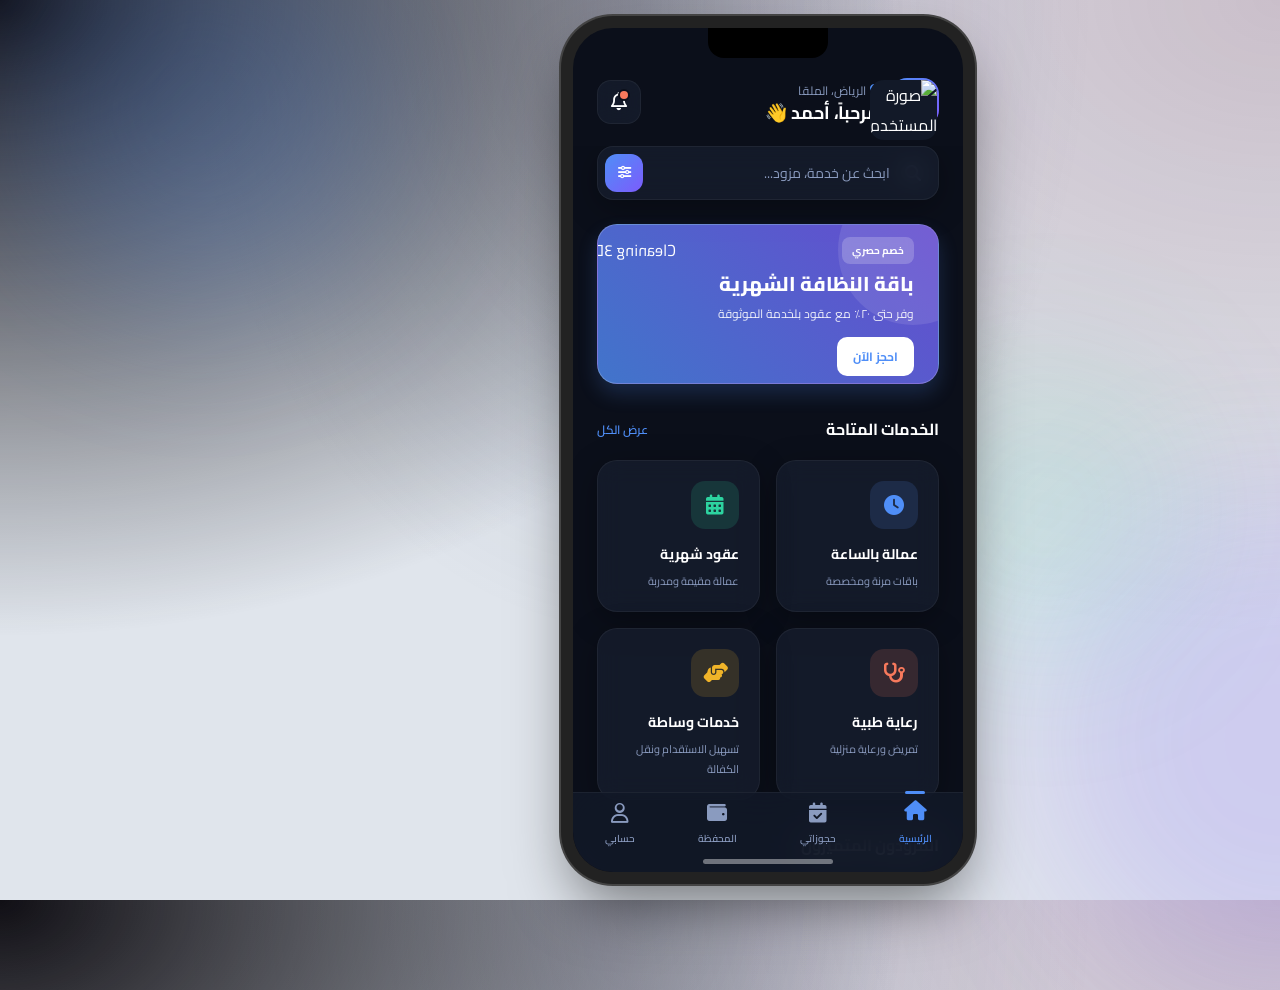
==== mobile_ui.html @ b84566e5 "init mobile ui" ====
<!DOCTYPE html>
<html lang="ar" dir="rtl">
<head>
    <meta charset="UTF-8">
    <meta name="viewport" content="width=device-width, initial-scale=1.0">
    <title>تطبيق بلخدمة - واجهة المستخدم</title>
    <!-- Google Fonts -->
    <link rel="preconnect" href="https://fonts.googleapis.com">
    <link rel="preconnect" href="https://fonts.gstatic.com" crossorigin>
    <link href="https://fonts.googleapis.com/css2?family=Cairo:wght@300;400;500;600;700;800&display=swap" rel="stylesheet">
    <!-- FontAwesome for Icons -->
    <link rel="stylesheet" href="https://cdnjs.cloudflare.com/ajax/libs/font-awesome/6.4.0/css/all.min.css">
    
    <style>
        :root {
            /* Colors */
            --bg-color: #0b0f1a;
            --surface-color: rgba(18, 25, 40, 0.6);
            --surface-color-solid: #121928;
            --primary-accent: #4f8ef7; /* Blue */
            --primary-gradient: linear-gradient(135deg, #4f8ef7, #7c5cfc);
            --secondary-accent: #2dd4a0; /* Teal */
            --coral-accent: #f7795c;
            --amber-accent: #f0b429;
            --text-primary: #ffffff;
            --text-secondary: #8a9bbf;
            --border-color: rgba(99, 120, 180, 0.18);
            --border-light: rgba(255, 255, 255, 0.08);
            
            /* Glassmorphism */
            --glass-bg: rgba(25, 33, 50, 0.65);
            --glass-border: 1px solid rgba(255, 255, 255, 0.05);
            --glass-blur: blur(12px);
            --glass-shadow: 0 8px 32px 0 rgba(0, 0, 0, 0.3);
            
            /* Typography */
            --font-family: 'Cairo', sans-serif;
        }

        * {
            margin: 0;
            padding: 0;
            box-sizing: border-box;
            font-family: var(--font-family);
        }

        body {
            background-color: #e0e5ec;
            background-image: 
                radial-gradient(at 0% 0%, hsla(253,16%,7%,1) 0, transparent 50%), 
                radial-gradient(at 50% 0%, hsla(225,39%,30%,0.2) 0, transparent 50%), 
                radial-gradient(at 100% 0%, hsla(339,49%,30%,0.2) 0, transparent 50%);
            display: flex;
            justify-content: center;
            align-items: center;
            min-height: 100vh;
            overflow: hidden;
            color: var(--text-primary);
        }

        /* Ambient Background blobs */
        .blob {
            position: absolute;
            border-radius: 50%;
            filter: blur(80px);
            z-index: -1;
            opacity: 0.6;
            animation: float 10s infinite ease-in-out alternate;
        }
        .blob-1 {
            top: -10%; left: -10%;
            width: 400px; height: 400px;
            background: rgba(79, 142, 247, 0.4);
        }
        .blob-2 {
            bottom: -10%; right: -10%;
            width: 500px; height: 500px;
            background: rgba(124, 92, 252, 0.3);
            animation-delay: -5s;
        }
        .blob-3 {
            top: 40%; left: 60%;
            width: 300px; height: 300px;
            background: rgba(45, 212, 160, 0.2);
            animation-duration: 15s;
        }

        @keyframes float {
            0% { transform: translate(0, 0) scale(1); }
            100% { transform: translate(30px, 50px) scale(1.1); }
        }

        /* Mobile Device Frame */
        .device {
            width: 390px;
            height: 844px; /* iPhone 13/14 Pro dimensions */
            background-color: var(--bg-color);
            border-radius: 40px;
            box-shadow: 
                0 0 0 12px #222,
                0 0 0 14px #444,
                0 30px 60px rgba(0,0,0,0.5);
            position: relative;
            overflow: hidden;
            display: flex;
            flex-direction: column;
            z-index: 10;
        }

        /* Dynamic Island / Notch area */
        .notch {
            position: absolute;
            top: 0;
            left: 50%;
            transform: translateX(-50%);
            width: 120px;
            height: 30px;
            background-color: #000;
            border-bottom-left-radius: 16px;
            border-bottom-right-radius: 16px;
            z-index: 100;
        }

        /* Header / App Bar */
        .header {
            padding: 50px 24px 20px;
            display: flex;
            justify-content: space-between;
            align-items: center;
            background: transparent;
            z-index: 20;
        }

        .user-info {
            display: flex;
            align-items: center;
            gap: 12px;
        }

        .avatar {
            width: 48px;
            height: 48px;
            border-radius: 16px;
            background: var(--primary-gradient);
            padding: 2px;
            position: relative;
        }
        
        .avatar img {
            width: 100%;
            height: 100%;
            border-radius: 14px;
            object-fit: cover;
            background: var(--surface-color-solid);
        }

        .greeting h1 {
            font-size: 18px;
            font-weight: 700;
            line-height: 1.2;
            margin-bottom: 2px;
        }

        .greeting p {
            font-size: 12px;
            color: var(--text-secondary);
            display: flex;
            align-items: center;
            gap: 4px;
        }

        .notification-btn {
            width: 44px;
            height: 44px;
            border-radius: 14px;
            background: var(--glass-bg);
            border: var(--glass-border);
            backdrop-filter: var(--glass-blur);
            display: flex;
            justify-content: center;
            align-items: center;
            font-size: 18px;
            color: var(--text-primary);
            position: relative;
            cursor: pointer;
            transition: all 0.3s ease;
        }

        .notification-btn:hover {
            background: rgba(255, 255, 255, 0.1);
        }

        .badge {
            position: absolute;
            top: 10px;
            right: 12px;
            width: 8px;
            height: 8px;
            background-color: var(--coral-accent);
            border-radius: 50%;
            box-shadow: 0 0 0 2px var(--bg-color);
        }

        /* Main Content Scrollable Area */
        .content {
            flex: 1;
            overflow-y: auto;
            padding: 0 24px 100px; /* bottom padding for nav */
            scrollbar-width: none; /* Firefox */
        }
        
        .content::-webkit-scrollbar {
            display: none; /* Chrome/Safari */
        }

        /* Search Bar */
        .search-container {
            margin-bottom: 24px;
            position: relative;
        }

        .search-input {
            width: 100%;
            height: 54px;
            background: var(--glass-bg);
            border: var(--glass-border);
            backdrop-filter: var(--glass-blur);
            border-radius: 16px;
            padding: 0 48px 0 20px;
            color: var(--text-primary);
            font-size: 14px;
            outline: none;
            transition: all 0.3s ease;
            box-shadow: var(--glass-shadow);
        }

        .search-input:focus {
            border-color: var(--primary-accent);
            background: rgba(25, 33, 50, 0.8);
        }

        .search-input::placeholder {
            color: var(--text-secondary);
        }

        .search-icon {
            position: absolute;
            right: 18px;
            top: 50%;
            transform: translateY(-50%);
            color: var(--text-secondary);
            font-size: 16px;
        }

        .filter-btn {
            position: absolute;
            left: 8px;
            top: 50%;
            transform: translateY(-50%);
            width: 38px;
            height: 38px;
            background: var(--primary-gradient);
            border-radius: 12px;
            display: flex;
            justify-content: center;
            align-items: center;
            border: none;
            color: white;
            cursor: pointer;
        }

        /* Banner Carousel */
        .promo-banner {
            width: 100%;
            height: 160px;
            border-radius: 20px;
            background: linear-gradient(45deg, rgba(79, 142, 247, 0.8), rgba(124, 92, 252, 0.8));
            position: relative;
            overflow: hidden;
            margin-bottom: 30px;
            box-shadow: 0 10px 20px rgba(79, 142, 247, 0.2);
            display: flex;
            align-items: center;
            padding: 24px;
            border: 1px solid rgba(255,255,255,0.2);
        }

        .promo-banner::before {
            content: '';
            position: absolute;
            top: -50px;
            right: -50px;
            width: 150px;
            height: 150px;
            background: rgba(255,255,255,0.1);
            border-radius: 50%;
        }

        .promo-content {
            z-index: 2;
        }

        .promo-tag {
            background: rgba(255,255,255,0.2);
            backdrop-filter: blur(5px);
            padding: 4px 10px;
            border-radius: 8px;
            font-size: 10px;
            font-weight: 700;
            display: inline-block;
            margin-bottom: 8px;
        }

        .promo-content h2 {
            font-size: 20px;
            font-weight: 800;
            margin-bottom: 6px;
            line-height: 1.2;
        }

        .promo-content p {
            font-size: 12px;
            opacity: 0.9;
            margin-bottom: 12px;
        }

        .promo-btn {
            background: #fff;
            color: #4f8ef7;
            border: none;
            padding: 8px 16px;
            border-radius: 10px;
            font-size: 12px;
            font-weight: 700;
            cursor: pointer;
        }

        /* Services Grid */
        .section-title {
            display: flex;
            justify-content: space-between;
            align-items: center;
            margin-bottom: 16px;
        }

        .section-title h3 {
            font-size: 16px;
            font-weight: 700;
        }

        .section-title a {
            font-size: 12px;
            color: var(--primary-accent);
            text-decoration: none;
            font-weight: 600;
        }

        .services-grid {
            display: grid;
            grid-template-columns: repeat(2, 1fr);
            gap: 16px;
            margin-bottom: 30px;
        }

        .service-card {
            background: var(--glass-bg);
            border: var(--glass-border);
            backdrop-filter: var(--glass-blur);
            border-radius: 20px;
            padding: 20px;
            display: flex;
            flex-direction: column;
            align-items: flex-start;
            gap: 12px;
            transition: all 0.3s ease;
            position: relative;
            overflow: hidden;
            box-shadow: var(--glass-shadow);
            cursor: pointer;
        }

        .service-card::after {
            content: '';
            position: absolute;
            top: 0; left: 0; right: 0; bottom: 0;
            background: linear-gradient(135deg, rgba(255,255,255,0.1) 0%, transparent 100%);
            opacity: 0;
            transition: opacity 0.3s;
        }

        .service-card:hover {
            transform: translateY(-5px);
        }

        .service-card:hover::after {
            opacity: 1;
        }

        .icon-wrapper {
            width: 48px;
            height: 48px;
            border-radius: 14px;
            display: flex;
            justify-content: center;
            align-items: center;
            font-size: 20px;
        }

        .hourly-icon { background: rgba(79, 142, 247, 0.15); color: var(--primary-accent); }
        .monthly-icon { background: rgba(45, 212, 160, 0.15); color: var(--secondary-accent); }
        .medical-icon { background: rgba(247, 121, 92, 0.15); color: var(--coral-accent); }
        .mediation-icon { background: rgba(240, 180, 41, 0.15); color: var(--amber-accent); }

        .service-info h4 {
            font-size: 14px;
            font-weight: 700;
            margin-bottom: 4px;
        }

        .service-info p {
            font-size: 11px;
            color: var(--text-secondary);
        }

        /* Top Providers */
        .providers-list {
            display: flex;
            flex-direction: column;
            gap: 12px;
        }

        .provider-card {
            background: var(--glass-bg);
            border: var(--glass-border);
            backdrop-filter: var(--glass-blur);
            border-radius: 16px;
            padding: 12px;
            display: flex;
            align-items: center;
            gap: 16px;
            transition: transform 0.2s;
        }

        .provider-card:hover {
            transform: translateX(-5px);
            background: rgba(25, 33, 50, 0.8);
        }

        .provider-logo {
            width: 54px;
            height: 54px;
            border-radius: 12px;
            background: #2a344a;
            display: flex;
            justify-content: center;
            align-items: center;
            font-size: 20px;
            color: var(--primary-accent);
        }

        .provider-details {
            flex: 1;
        }

        .provider-details h5 {
            font-size: 14px;
            font-weight: 700;
            margin-bottom: 4px;
        }

        .provider-rating {
            display: flex;
            align-items: center;
            gap: 4px;
            font-size: 11px;
            color: var(--text-secondary);
        }

        .provider-rating i {
            color: var(--amber-accent);
        }

        .book-btn {
            background: rgba(79, 142, 247, 0.1);
            color: var(--primary-accent);
            border: 1px solid rgba(79, 142, 247, 0.3);
            padding: 6px 12px;
            border-radius: 8px;
            font-size: 11px;
            font-weight: 700;
            cursor: pointer;
            transition: all 0.2s;
        }

        .book-btn:hover {
            background: var(--primary-accent);
            color: white;
        }

        /* Bottom Navigation */
        .bottom-nav {
            position: absolute;
            bottom: 0;
            left: 0;
            width: 100%;
            height: 80px;
            background: rgba(18, 25, 40, 0.85);
            backdrop-filter: blur(20px);
            border-top: 1px solid rgba(255,255,255,0.05);
            display: flex;
            justify-content: space-around;
            align-items: center;
            padding-bottom: 15px; /* for home indicator */
            z-index: 100;
        }

        .nav-item {
            display: flex;
            flex-direction: column;
            align-items: center;
            gap: 6px;
            color: var(--text-secondary);
            text-decoration: none;
            transition: color 0.3s;
            position: relative;
        }

        .nav-item.active {
            color: var(--primary-accent);
        }

        .nav-item i {
            font-size: 20px;
            transition: transform 0.3s;
        }

        .nav-item.active i {
            transform: translateY(-2px);
        }

        .nav-item span {
            font-size: 10px;
            font-weight: 600;
        }

        .nav-indicator {
            position: absolute;
            top: -12px;
            width: 20px;
            height: 3px;
            background: var(--primary-accent);
            border-radius: 3px;
            opacity: 0;
            transition: opacity 0.3s;
        }

        .nav-item.active .nav-indicator {
            opacity: 1;
        }

        /* Home Indicator (iOS) */
        .home-indicator {
            position: absolute;
            bottom: 8px;
            left: 50%;
            transform: translateX(-50%);
            width: 130px;
            height: 5px;
            background: rgba(255, 255, 255, 0.4);
            border-radius: 10px;
            z-index: 101;
        }

        /* Animations */
        @keyframes fadeInUp {
            from { opacity: 0; transform: translateY(20px); }
            to { opacity: 1; transform: translateY(0); }
        }

        .animate-up {
            animation: fadeInUp 0.6s ease forwards;
            opacity: 0;
        }
        
        .delay-1 { animation-delay: 0.1s; }
        .delay-2 { animation-delay: 0.2s; }
        .delay-3 { animation-delay: 0.3s; }
        .delay-4 { animation-delay: 0.4s; }
    </style>
</head>
<body>

    <!-- Ambient Background -->
    <div class="blob blob-1"></div>
    <div class="blob blob-2"></div>
    <div class="blob blob-3"></div>

    <div class="device">
        <div class="notch"></div>

        <!-- Header -->
        <header class="header animate-up">
            <div class="user-info">
                <div class="avatar">
                    <img src="https://i.pravatar.cc/150?img=32" alt="صورة المستخدم">
                </div>
                <div class="greeting">
                    <p><i class="fa-solid fa-location-dot" style="color: var(--primary-accent);"></i> الرياض، الملقا</p>
                    <h1>مرحباً، أحمد 👋</h1>
                </div>
            </div>
            <div class="notification-btn">
                <i class="fa-regular fa-bell"></i>
                <div class="badge"></div>
            </div>
        </header>

        <!-- Main Content -->
        <main class="content">
            
            <!-- Search -->
            <div class="search-container animate-up delay-1">
                <i class="fa-solid fa-search search-icon"></i>
                <input type="text" class="search-input" placeholder="ابحث عن خدمة، مزود...">
                <button class="filter-btn">
                    <i class="fa-solid fa-sliders"></i>
                </button>
            </div>

            <!-- Promo Banner -->
            <div class="promo-banner animate-up delay-2">
                <div class="promo-content">
                    <div class="promo-tag">خصم حصري</div>
                    <h2>باقة النظافة الشهرية</h2>
                    <p>وفر حتى ٢٠٪ مع عقود بلخدمة الموثوقة</p>
                    <button class="promo-btn">احجز الآن</button>
                </div>
                <img src="https://cdn3d.iconscout.com/3d/premium/thumb/cleaning-spray-4993172-4161730.png" alt="Cleaning 3D" style="position:absolute; left:-20px; top:10px; width:140px; transform: scaleX(-1);">
            </div>

            <!-- Services Grid -->
            <div class="animate-up delay-3">
                <div class="section-title">
                    <h3>الخدمات المتاحة</h3>
                    <a href="#">عرض الكل</a>
                </div>
                <div class="services-grid">
                    <div class="service-card">
                        <div class="icon-wrapper hourly-icon">
                            <i class="fa-solid fa-clock"></i>
                        </div>
                        <div class="service-info">
                            <h4>عمالة بالساعة</h4>
                            <p>باقات مرنة ومخصصة</p>
                        </div>
                    </div>
                    
                    <div class="service-card">
                        <div class="icon-wrapper monthly-icon">
                            <i class="fa-solid fa-calendar-days"></i>
                        </div>
                        <div class="service-info">
                            <h4>عقود شهرية</h4>
                            <p>عمالة مقيمة ومدربة</p>
                        </div>
                    </div>

                    <div class="service-card">
                        <div class="icon-wrapper medical-icon">
                            <i class="fa-solid fa-stethoscope"></i>
                        </div>
                        <div class="service-info">
                            <h4>رعاية طبية</h4>
                            <p>تمريض ورعاية منزلية</p>
                        </div>
                    </div>

                    <div class="service-card">
                        <div class="icon-wrapper mediation-icon">
                            <i class="fa-solid fa-handshake-angle"></i>
                        </div>
                        <div class="service-info">
                            <h4>خدمات وساطة</h4>
                            <p>تسهيل الاستقدام ونقل الكفالة</p>
                        </div>
                    </div>
                </div>
            </div>

            <!-- Top Providers -->
            <div class="animate-up delay-4">
                <div class="section-title">
                    <h3>المزودون المتميزون</h3>
                </div>
                <div class="providers-list">
                    <div class="provider-card">
                        <div class="provider-logo">
                            <i class="fa-solid fa-building-user"></i>
                        </div>
                        <div class="provider-details">
                            <h5>شركة بلخدمة الأولى</h5>
                            <div class="provider-rating">
                                <i class="fa-solid fa-star"></i>
                                <span>4.9 (1.2k تقييم)</span>
                            </div>
                        </div>
                        <button class="book-btn">عرض</button>
                    </div>

                    <div class="provider-card">
                        <div class="provider-logo" style="color: var(--secondary-accent);">
                            <i class="fa-solid fa-leaf"></i>
                        </div>
                        <div class="provider-details">
                            <h5>الرعاية المتقدمة</h5>
                            <div class="provider-rating">
                                <i class="fa-solid fa-star"></i>
                                <span>4.8 (850 تقييم)</span>
                            </div>
                        </div>
                        <button class="book-btn">عرض</button>
                    </div>
                </div>
            </div>

        </main>

        <!-- Bottom Navigation -->
        <nav class="bottom-nav">
            <a href="#" class="nav-item active">
                <div class="nav-indicator"></div>
                <i class="fa-solid fa-house"></i>
                <span>الرئيسية</span>
            </a>
            <a href="#" class="nav-item">
                <div class="nav-indicator"></div>
                <i class="fa-solid fa-calendar-check"></i>
                <span>حجوزاتي</span>
            </a>
            <a href="#" class="nav-item">
                <div class="nav-indicator"></div>
                <i class="fa-solid fa-wallet"></i>
                <span>المحفظة</span>
            </a>
            <a href="#" class="nav-item">
                <div class="nav-indicator"></div>
                <i class="fa-regular fa-user"></i>
                <span>حسابي</span>
            </a>
        </nav>
        
        <div class="home-indicator"></div>
    </div>

    <script>
        // Simple script to handle bottom nav interaction
        const navItems = document.querySelectorAll('.nav-item');
        
        navItems.forEach(item => {
            item.addEventListener('click', (e) => {
                e.preventDefault();
                navItems.forEach(nav => nav.classList.remove('active'));
                item.classList.add('active');
            });
        });
    </script>
</body>
</html>
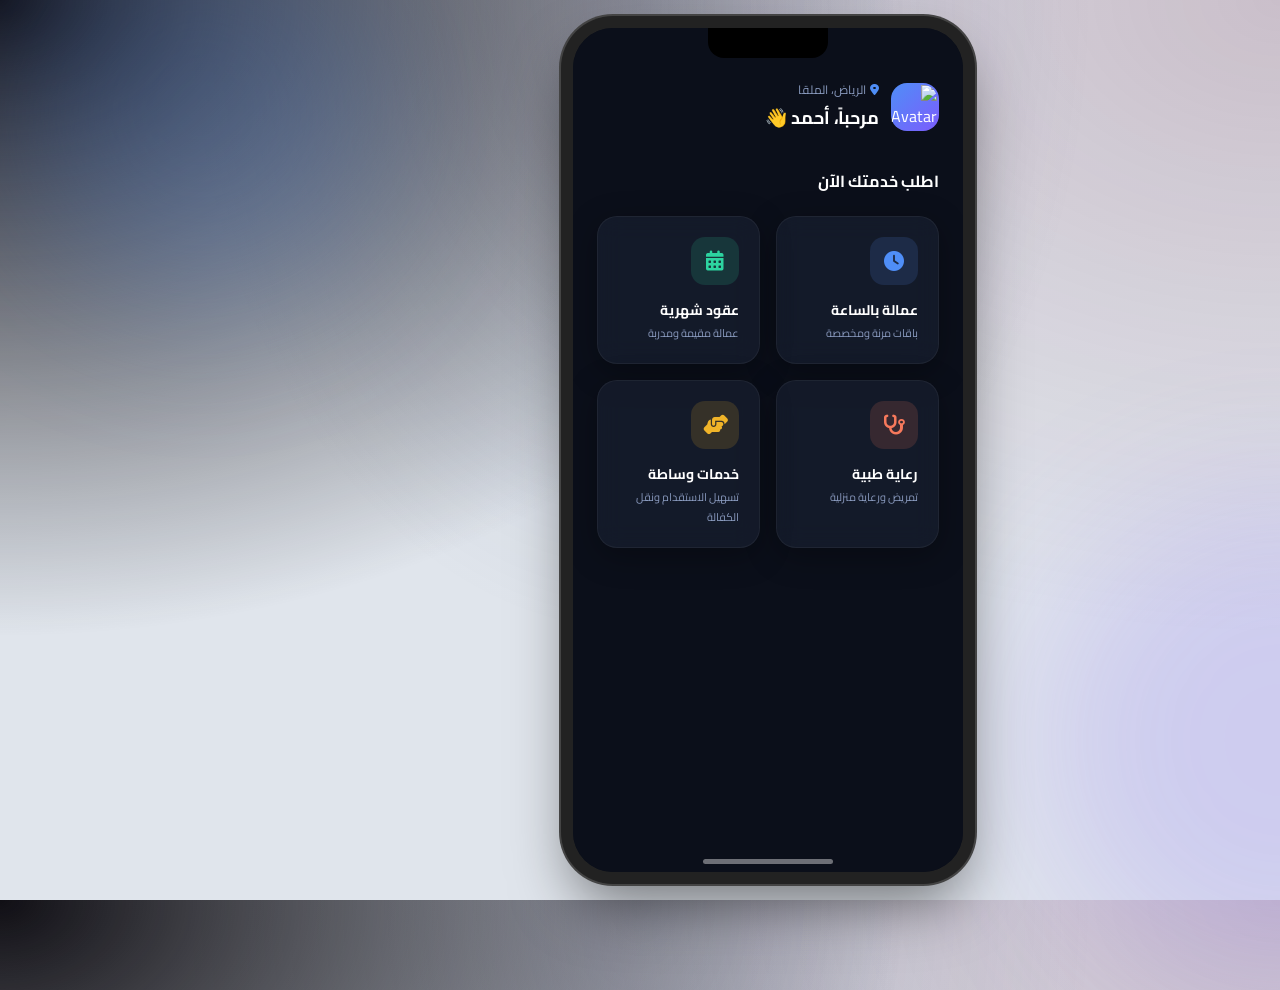
==== commit 1659fd1d: "complete hourly cycle" ====
--- a/mobile_ui.html
+++ b/mobile_ui.html
@@ -3,7 +3,7 @@
 <head>
     <meta charset="UTF-8">
     <meta name="viewport" content="width=device-width, initial-scale=1.0">
-    <title>تطبيق بلخدمة - واجهة المستخدم</title>
+    <title>تطبيق بلخدمة - الحجز بالساعة</title>
     <!-- Google Fonts -->
     <link rel="preconnect" href="https://fonts.googleapis.com">
     <link rel="preconnect" href="https://fonts.gstatic.com" crossorigin>
@@ -13,7 +13,6 @@
     
     <style>
         :root {
-            /* Colors */
             --bg-color: #0b0f1a;
             --surface-color: rgba(18, 25, 40, 0.6);
             --surface-color-solid: #121928;
@@ -27,13 +26,11 @@
             --border-color: rgba(99, 120, 180, 0.18);
             --border-light: rgba(255, 255, 255, 0.08);
             
-            /* Glassmorphism */
             --glass-bg: rgba(25, 33, 50, 0.65);
             --glass-border: 1px solid rgba(255, 255, 255, 0.05);
             --glass-blur: blur(12px);
             --glass-shadow: 0 8px 32px 0 rgba(0, 0, 0, 0.3);
             
-            /* Typography */
             --font-family: 'Cairo', sans-serif;
         }
 
@@ -42,6 +39,7 @@
             padding: 0;
             box-sizing: border-box;
             font-family: var(--font-family);
+            -webkit-tap-highlight-color: transparent;
         }
 
         body {
@@ -67,47 +65,22 @@
             opacity: 0.6;
             animation: float 10s infinite ease-in-out alternate;
         }
-        .blob-1 {
-            top: -10%; left: -10%;
-            width: 400px; height: 400px;
-            background: rgba(79, 142, 247, 0.4);
-        }
-        .blob-2 {
-            bottom: -10%; right: -10%;
-            width: 500px; height: 500px;
-            background: rgba(124, 92, 252, 0.3);
-            animation-delay: -5s;
-        }
-        .blob-3 {
-            top: 40%; left: 60%;
-            width: 300px; height: 300px;
-            background: rgba(45, 212, 160, 0.2);
-            animation-duration: 15s;
-        }
-
-        @keyframes float {
-            0% { transform: translate(0, 0) scale(1); }
-            100% { transform: translate(30px, 50px) scale(1.1); }
-        }
+        .blob-1 { top: -10%; left: -10%; width: 400px; height: 400px; background: rgba(79, 142, 247, 0.4); }
+        .blob-2 { bottom: -10%; right: -10%; width: 500px; height: 500px; background: rgba(124, 92, 252, 0.3); animation-delay: -5s; }
+        @keyframes float { 0% { transform: translate(0, 0) scale(1); } 100% { transform: translate(30px, 50px) scale(1.1); } }
 
         /* Mobile Device Frame */
         .device {
             width: 390px;
-            height: 844px; /* iPhone 13/14 Pro dimensions */
+            height: 844px;
             background-color: var(--bg-color);
             border-radius: 40px;
-            box-shadow: 
-                0 0 0 12px #222,
-                0 0 0 14px #444,
-                0 30px 60px rgba(0,0,0,0.5);
+            box-shadow: 0 0 0 12px #222, 0 0 0 14px #444, 0 30px 60px rgba(0,0,0,0.5);
             position: relative;
             overflow: hidden;
-            display: flex;
-            flex-direction: column;
             z-index: 10;
         }
 
-        /* Dynamic Island / Notch area */
         .notch {
             position: absolute;
             top: 0;
@@ -118,447 +91,9 @@
             background-color: #000;
             border-bottom-left-radius: 16px;
             border-bottom-right-radius: 16px;
-            z-index: 100;
-        }
-
-        /* Header / App Bar */
-        .header {
-            padding: 50px 24px 20px;
-            display: flex;
-            justify-content: space-between;
-            align-items: center;
-            background: transparent;
-            z-index: 20;
-        }
-
-        .user-info {
-            display: flex;
-            align-items: center;
-            gap: 12px;
-        }
-
-        .avatar {
-            width: 48px;
-            height: 48px;
-            border-radius: 16px;
-            background: var(--primary-gradient);
-            padding: 2px;
-            position: relative;
-        }
-        
-        .avatar img {
-            width: 100%;
-            height: 100%;
-            border-radius: 14px;
-            object-fit: cover;
-            background: var(--surface-color-solid);
-        }
-
-        .greeting h1 {
-            font-size: 18px;
-            font-weight: 700;
-            line-height: 1.2;
-            margin-bottom: 2px;
-        }
-
-        .greeting p {
-            font-size: 12px;
-            color: var(--text-secondary);
-            display: flex;
-            align-items: center;
-            gap: 4px;
-        }
-
-        .notification-btn {
-            width: 44px;
-            height: 44px;
-            border-radius: 14px;
-            background: var(--glass-bg);
-            border: var(--glass-border);
-            backdrop-filter: var(--glass-blur);
-            display: flex;
-            justify-content: center;
-            align-items: center;
-            font-size: 18px;
-            color: var(--text-primary);
-            position: relative;
-            cursor: pointer;
-            transition: all 0.3s ease;
-        }
-
-        .notification-btn:hover {
-            background: rgba(255, 255, 255, 0.1);
-        }
-
-        .badge {
-            position: absolute;
-            top: 10px;
-            right: 12px;
-            width: 8px;
-            height: 8px;
-            background-color: var(--coral-accent);
-            border-radius: 50%;
-            box-shadow: 0 0 0 2px var(--bg-color);
-        }
-
-        /* Main Content Scrollable Area */
-        .content {
-            flex: 1;
-            overflow-y: auto;
-            padding: 0 24px 100px; /* bottom padding for nav */
-            scrollbar-width: none; /* Firefox */
-        }
-        
-        .content::-webkit-scrollbar {
-            display: none; /* Chrome/Safari */
-        }
-
-        /* Search Bar */
-        .search-container {
-            margin-bottom: 24px;
-            position: relative;
-        }
-
-        .search-input {
-            width: 100%;
-            height: 54px;
-            background: var(--glass-bg);
-            border: var(--glass-border);
-            backdrop-filter: var(--glass-blur);
-            border-radius: 16px;
-            padding: 0 48px 0 20px;
-            color: var(--text-primary);
-            font-size: 14px;
-            outline: none;
-            transition: all 0.3s ease;
-            box-shadow: var(--glass-shadow);
-        }
-
-        .search-input:focus {
-            border-color: var(--primary-accent);
-            background: rgba(25, 33, 50, 0.8);
-        }
-
-        .search-input::placeholder {
-            color: var(--text-secondary);
-        }
-
-        .search-icon {
-            position: absolute;
-            right: 18px;
-            top: 50%;
-            transform: translateY(-50%);
-            color: var(--text-secondary);
-            font-size: 16px;
-        }
-
-        .filter-btn {
-            position: absolute;
-            left: 8px;
-            top: 50%;
-            transform: translateY(-50%);
-            width: 38px;
-            height: 38px;
-            background: var(--primary-gradient);
-            border-radius: 12px;
-            display: flex;
-            justify-content: center;
-            align-items: center;
-            border: none;
-            color: white;
-            cursor: pointer;
-        }
-
-        /* Banner Carousel */
-        .promo-banner {
-            width: 100%;
-            height: 160px;
-            border-radius: 20px;
-            background: linear-gradient(45deg, rgba(79, 142, 247, 0.8), rgba(124, 92, 252, 0.8));
-            position: relative;
-            overflow: hidden;
-            margin-bottom: 30px;
-            box-shadow: 0 10px 20px rgba(79, 142, 247, 0.2);
-            display: flex;
-            align-items: center;
-            padding: 24px;
-            border: 1px solid rgba(255,255,255,0.2);
-        }
-
-        .promo-banner::before {
-            content: '';
-            position: absolute;
-            top: -50px;
-            right: -50px;
-            width: 150px;
-            height: 150px;
-            background: rgba(255,255,255,0.1);
-            border-radius: 50%;
-        }
-
-        .promo-content {
-            z-index: 2;
-        }
-
-        .promo-tag {
-            background: rgba(255,255,255,0.2);
-            backdrop-filter: blur(5px);
-            padding: 4px 10px;
-            border-radius: 8px;
-            font-size: 10px;
-            font-weight: 700;
-            display: inline-block;
-            margin-bottom: 8px;
-        }
-
-        .promo-content h2 {
-            font-size: 20px;
-            font-weight: 800;
-            margin-bottom: 6px;
-            line-height: 1.2;
-        }
-
-        .promo-content p {
-            font-size: 12px;
-            opacity: 0.9;
-            margin-bottom: 12px;
-        }
-
-        .promo-btn {
-            background: #fff;
-            color: #4f8ef7;
-            border: none;
-            padding: 8px 16px;
-            border-radius: 10px;
-            font-size: 12px;
-            font-weight: 700;
-            cursor: pointer;
-        }
-
-        /* Services Grid */
-        .section-title {
-            display: flex;
-            justify-content: space-between;
-            align-items: center;
-            margin-bottom: 16px;
-        }
-
-        .section-title h3 {
-            font-size: 16px;
-            font-weight: 700;
-        }
-
-        .section-title a {
-            font-size: 12px;
-            color: var(--primary-accent);
-            text-decoration: none;
-            font-weight: 600;
-        }
-
-        .services-grid {
-            display: grid;
-            grid-template-columns: repeat(2, 1fr);
-            gap: 16px;
-            margin-bottom: 30px;
-        }
-
-        .service-card {
-            background: var(--glass-bg);
-            border: var(--glass-border);
-            backdrop-filter: var(--glass-blur);
-            border-radius: 20px;
-            padding: 20px;
-            display: flex;
-            flex-direction: column;
-            align-items: flex-start;
-            gap: 12px;
-            transition: all 0.3s ease;
-            position: relative;
-            overflow: hidden;
-            box-shadow: var(--glass-shadow);
-            cursor: pointer;
-        }
-
-        .service-card::after {
-            content: '';
-            position: absolute;
-            top: 0; left: 0; right: 0; bottom: 0;
-            background: linear-gradient(135deg, rgba(255,255,255,0.1) 0%, transparent 100%);
-            opacity: 0;
-            transition: opacity 0.3s;
-        }
-
-        .service-card:hover {
-            transform: translateY(-5px);
-        }
-
-        .service-card:hover::after {
-            opacity: 1;
-        }
-
-        .icon-wrapper {
-            width: 48px;
-            height: 48px;
-            border-radius: 14px;
-            display: flex;
-            justify-content: center;
-            align-items: center;
-            font-size: 20px;
-        }
-
-        .hourly-icon { background: rgba(79, 142, 247, 0.15); color: var(--primary-accent); }
-        .monthly-icon { background: rgba(45, 212, 160, 0.15); color: var(--secondary-accent); }
-        .medical-icon { background: rgba(247, 121, 92, 0.15); color: var(--coral-accent); }
-        .mediation-icon { background: rgba(240, 180, 41, 0.15); color: var(--amber-accent); }
-
-        .service-info h4 {
-            font-size: 14px;
-            font-weight: 700;
-            margin-bottom: 4px;
-        }
-
-        .service-info p {
-            font-size: 11px;
-            color: var(--text-secondary);
-        }
-
-        /* Top Providers */
-        .providers-list {
-            display: flex;
-            flex-direction: column;
-            gap: 12px;
-        }
-
-        .provider-card {
-            background: var(--glass-bg);
-            border: var(--glass-border);
-            backdrop-filter: var(--glass-blur);
-            border-radius: 16px;
-            padding: 12px;
-            display: flex;
-            align-items: center;
-            gap: 16px;
-            transition: transform 0.2s;
-        }
-
-        .provider-card:hover {
-            transform: translateX(-5px);
-            background: rgba(25, 33, 50, 0.8);
-        }
-
-        .provider-logo {
-            width: 54px;
-            height: 54px;
-            border-radius: 12px;
-            background: #2a344a;
-            display: flex;
-            justify-content: center;
-            align-items: center;
-            font-size: 20px;
-            color: var(--primary-accent);
-        }
-
-        .provider-details {
-            flex: 1;
-        }
-
-        .provider-details h5 {
-            font-size: 14px;
-            font-weight: 700;
-            margin-bottom: 4px;
-        }
-
-        .provider-rating {
-            display: flex;
-            align-items: center;
-            gap: 4px;
-            font-size: 11px;
-            color: var(--text-secondary);
-        }
-
-        .provider-rating i {
-            color: var(--amber-accent);
-        }
-
-        .book-btn {
-            background: rgba(79, 142, 247, 0.1);
-            color: var(--primary-accent);
-            border: 1px solid rgba(79, 142, 247, 0.3);
-            padding: 6px 12px;
-            border-radius: 8px;
-            font-size: 11px;
-            font-weight: 700;
-            cursor: pointer;
-            transition: all 0.2s;
-        }
-
-        .book-btn:hover {
-            background: var(--primary-accent);
-            color: white;
-        }
-
-        /* Bottom Navigation */
-        .bottom-nav {
-            position: absolute;
-            bottom: 0;
-            left: 0;
-            width: 100%;
-            height: 80px;
-            background: rgba(18, 25, 40, 0.85);
-            backdrop-filter: blur(20px);
-            border-top: 1px solid rgba(255,255,255,0.05);
-            display: flex;
-            justify-content: space-around;
-            align-items: center;
-            padding-bottom: 15px; /* for home indicator */
-            z-index: 100;
-        }
-
-        .nav-item {
-            display: flex;
-            flex-direction: column;
-            align-items: center;
-            gap: 6px;
-            color: var(--text-secondary);
-            text-decoration: none;
-            transition: color 0.3s;
-            position: relative;
-        }
-
-        .nav-item.active {
-            color: var(--primary-accent);
-        }
-
-        .nav-item i {
-            font-size: 20px;
-            transition: transform 0.3s;
-        }
-
-        .nav-item.active i {
-            transform: translateY(-2px);
-        }
-
-        .nav-item span {
-            font-size: 10px;
-            font-weight: 600;
-        }
-
-        .nav-indicator {
-            position: absolute;
-            top: -12px;
-            width: 20px;
-            height: 3px;
-            background: var(--primary-accent);
-            border-radius: 3px;
-            opacity: 0;
-            transition: opacity 0.3s;
-        }
-
-        .nav-item.active .nav-indicator {
-            opacity: 1;
-        }
-
-        /* Home Indicator (iOS) */
+            z-index: 1000;
+        }
+
         .home-indicator {
             position: absolute;
             bottom: 8px;
@@ -568,201 +103,730 @@
             height: 5px;
             background: rgba(255, 255, 255, 0.4);
             border-radius: 10px;
-            z-index: 101;
-        }
-
-        /* Animations */
-        @keyframes fadeInUp {
-            from { opacity: 0; transform: translateY(20px); }
-            to { opacity: 1; transform: translateY(0); }
-        }
-
-        .animate-up {
-            animation: fadeInUp 0.6s ease forwards;
-            opacity: 0;
+            z-index: 1000;
+        }
+
+        /* Screen Management */
+        .screen-container {
+            position: relative;
+            width: 100%;
+            height: 100%;
+        }
+
+        .screen {
+            position: absolute;
+            top: 0; right: 0; bottom: 0; left: 0;
+            background-color: var(--bg-color);
+            display: flex;
+            flex-direction: column;
+            transition: transform 0.35s cubic-bezier(0.25, 0.8, 0.25, 1);
+            transform: translateX(-100%); /* Off-screen Left */
+            z-index: 10;
+            padding-top: 40px; /* Safe area */
+            padding-bottom: 20px;
+        }
+
+        .screen.active {
+            transform: translateX(0);
+            z-index: 20;
+        }
+
+        .screen.prev {
+            transform: translateX(100%); /* Off-screen Right */
+            z-index: 10;
+        }
+
+        /* Header for Inner Screens */
+        .screen-header {
+            display: flex;
+            align-items: center;
+            padding: 10px 24px 20px;
+            gap: 16px;
+        }
+
+        .back-btn {
+            width: 40px;
+            height: 40px;
+            border-radius: 12px;
+            background: var(--glass-bg);
+            border: var(--glass-border);
+            color: white;
+            display: flex;
+            justify-content: center;
+            align-items: center;
+            cursor: pointer;
+            font-size: 16px;
+        }
+
+        .screen-title {
+            font-size: 18px;
+            font-weight: 700;
+            flex: 1;
+            text-align: center;
+            margin-left: 40px; /* offset back btn to keep title centered */
+        }
+
+        .content {
+            flex: 1;
+            overflow-y: auto;
+            padding: 0 24px;
+            padding-bottom: 80px; /* For fixed bottom bars */
         }
         
-        .delay-1 { animation-delay: 0.1s; }
-        .delay-2 { animation-delay: 0.2s; }
-        .delay-3 { animation-delay: 0.3s; }
-        .delay-4 { animation-delay: 0.4s; }
+        .content::-webkit-scrollbar { display: none; }
+
+        /* Generic Buttons */
+        .btn-primary {
+            background: var(--primary-gradient);
+            color: white;
+            border: none;
+            padding: 16px;
+            border-radius: 16px;
+            font-size: 16px;
+            font-weight: 700;
+            width: 100%;
+            cursor: pointer;
+            box-shadow: 0 4px 15px rgba(79, 142, 247, 0.4);
+            transition: transform 0.2s;
+        }
+        .btn-primary:active { transform: scale(0.98); }
+
+        .bottom-bar {
+            position: absolute;
+            bottom: 0; left: 0; right: 0;
+            padding: 20px 24px 30px;
+            background: rgba(18, 25, 40, 0.85);
+            backdrop-filter: blur(20px);
+            border-top: var(--glass-border);
+            z-index: 50;
+        }
+
+        /* ----- HOME SCREEN SPECIFICS ----- */
+        .home-header {
+            padding: 10px 24px 20px;
+            display: flex;
+            justify-content: space-between;
+            align-items: center;
+        }
+        .user-info { display: flex; align-items: center; gap: 12px; }
+        .avatar { width: 48px; height: 48px; border-radius: 16px; background: var(--primary-gradient); padding: 2px; }
+        .avatar img { width: 100%; height: 100%; border-radius: 14px; object-fit: cover; }
+        .greeting h1 { font-size: 18px; font-weight: 700; margin-bottom: 2px; }
+        .greeting p { font-size: 12px; color: var(--text-secondary); display: flex; align-items: center; gap: 4px; }
+        
+        .services-grid { display: grid; grid-template-columns: repeat(2, 1fr); gap: 16px; margin-bottom: 30px; margin-top: 20px; }
+        .service-card {
+            background: var(--glass-bg); border: var(--glass-border); backdrop-filter: var(--glass-blur);
+            border-radius: 20px; padding: 20px; display: flex; flex-direction: column; gap: 12px;
+            cursor: pointer; box-shadow: var(--glass-shadow);
+        }
+        .icon-wrapper { width: 48px; height: 48px; border-radius: 14px; display: flex; justify-content: center; align-items: center; font-size: 20px; }
+        .hourly-icon { background: rgba(79, 142, 247, 0.15); color: var(--primary-accent); }
+        .monthly-icon { background: rgba(45, 212, 160, 0.15); color: var(--secondary-accent); }
+        .medical-icon { background: rgba(247, 121, 92, 0.15); color: var(--coral-accent); }
+        .mediation-icon { background: rgba(240, 180, 41, 0.15); color: var(--amber-accent); }
+        .service-info h4 { font-size: 14px; font-weight: 700; }
+        .service-info p { font-size: 11px; color: var(--text-secondary); }
+
+        /* ----- LOCATION SCREEN ----- */
+        .map-placeholder {
+            width: 100%; height: 180px; border-radius: 20px;
+            background: url('https://static.vecteezy.com/system/resources/previews/000/153/588/original/vector-road-map.jpg') center/cover;
+            position: relative; margin-bottom: 20px;
+            border: var(--glass-border); opacity: 0.8;
+        }
+        .map-pin {
+            position: absolute; top: 50%; left: 50%; transform: translate(-50%, -50%);
+            color: var(--coral-accent); font-size: 32px; filter: drop-shadow(0 4px 4px rgba(0,0,0,0.5));
+        }
+        .address-card {
+            background: var(--surface-color-solid); border: 1px solid var(--primary-accent);
+            border-radius: 16px; padding: 16px; display: flex; align-items: center; gap: 16px;
+            margin-bottom: 12px; cursor: pointer;
+        }
+        .address-card.unselected {
+            border: var(--glass-border); background: var(--glass-bg);
+        }
+        .addr-icon { width: 40px; height: 40px; border-radius: 10px; background: rgba(79, 142, 247, 0.1); color: var(--primary-accent); display: flex; justify-content: center; align-items: center; font-size: 18px; }
+        .addr-details h5 { font-size: 14px; font-weight: 700; }
+        .addr-details p { font-size: 12px; color: var(--text-secondary); }
+        .add-addr-btn {
+            display: flex; align-items: center; justify-content: center; gap: 8px;
+            width: 100%; padding: 16px; border-radius: 16px; border: 1px dashed var(--text-secondary);
+            color: var(--primary-accent); background: transparent; cursor: pointer; font-weight: 600; font-size: 14px;
+        }
+
+        /* ----- PACKAGES SCREEN ----- */
+        .pkg-card {
+            background: var(--glass-bg); border: var(--glass-border); border-radius: 20px;
+            padding: 20px; margin-bottom: 16px; cursor: pointer; position: relative;
+            transition: all 0.2s;
+        }
+        .pkg-card.selected {
+            border-color: var(--primary-accent); background: rgba(79, 142, 247, 0.1);
+        }
+        .pkg-header { display: flex; justify-content: space-between; align-items: flex-start; margin-bottom: 12px; }
+        .pkg-title { font-size: 16px; font-weight: 700; color: white; }
+        .pkg-price { font-size: 18px; font-weight: 800; color: var(--primary-accent); }
+        .pkg-price span { font-size: 12px; color: var(--text-secondary); font-weight: 400; }
+        .pkg-features { display: flex; flex-direction: column; gap: 8px; }
+        .pkg-feature { display: flex; align-items: center; gap: 8px; font-size: 13px; color: var(--text-secondary); }
+        .pkg-feature i { color: var(--secondary-accent); font-size: 14px; }
+        .radio-circle {
+            width: 20px; height: 20px; border-radius: 50%; border: 2px solid var(--text-secondary);
+            position: absolute; left: 20px; top: 20px; display: flex; justify-content: center; align-items: center;
+        }
+        .pkg-card.selected .radio-circle { border-color: var(--primary-accent); }
+        .pkg-card.selected .radio-circle::after { content: ''; width: 10px; height: 10px; background: var(--primary-accent); border-radius: 50%; }
+
+        /* ----- SCHEDULE SCREEN ----- */
+        .form-group { margin-bottom: 24px; }
+        .form-label { font-size: 14px; font-weight: 700; margin-bottom: 12px; display: block; color: white; }
+        
+        .date-picker {
+            background: var(--surface-color-solid); border: var(--glass-border); border-radius: 16px;
+            padding: 16px; display: flex; align-items: center; justify-content: space-between; color: white;
+        }
+        
+        .days-grid { display: flex; gap: 8px; flex-wrap: wrap; }
+        .day-chip {
+            padding: 10px 16px; background: var(--glass-bg); border: var(--glass-border);
+            border-radius: 12px; font-size: 13px; font-weight: 600; cursor: pointer; color: var(--text-secondary);
+        }
+        .day-chip.active { background: var(--primary-accent); color: white; border-color: var(--primary-accent); }
+        
+        .counter-group {
+            display: flex; align-items: center; justify-content: space-between;
+            background: var(--surface-color-solid); padding: 12px 20px; border-radius: 16px; border: var(--glass-border);
+        }
+        .counter-controls { display: flex; align-items: center; gap: 16px; }
+        .counter-btn {
+            width: 32px; height: 32px; border-radius: 8px; background: var(--glass-bg);
+            border: var(--glass-border); color: white; display: flex; justify-content: center; align-items: center; cursor: pointer;
+        }
+        .counter-val { font-size: 16px; font-weight: 700; width: 20px; text-align: center; }
+
+        .shift-cards { display: grid; grid-template-columns: 1fr 1fr; gap: 12px; }
+        .shift-card {
+            background: var(--glass-bg); border: var(--glass-border); border-radius: 16px; padding: 16px;
+            text-align: center; cursor: pointer;
+        }
+        .shift-card.active { border-color: var(--primary-accent); background: rgba(79, 142, 247, 0.1); }
+        .shift-card i { font-size: 24px; margin-bottom: 8px; color: var(--amber-accent); }
+        .shift-card.active i { color: var(--primary-accent); }
+
+        /* ----- SUMMARY SCREEN ----- */
+        .summary-card {
+            background: var(--glass-bg); border: var(--glass-border); border-radius: 20px;
+            padding: 20px; margin-bottom: 20px;
+        }
+        .s-row { display: flex; justify-content: space-between; margin-bottom: 12px; font-size: 14px; }
+        .s-row:last-child { margin-bottom: 0; }
+        .s-label { color: var(--text-secondary); }
+        .s-val { font-weight: 700; color: white; }
+        .s-divider { height: 1px; background: var(--border-light); margin: 16px 0; }
+        
+        .visits-list { display: flex; flex-direction: column; gap: 10px; }
+        .visit-item {
+            background: var(--surface-color-solid); padding: 12px 16px; border-radius: 12px;
+            display: flex; align-items: center; gap: 12px; font-size: 13px;
+        }
+        .visit-item i { color: var(--secondary-accent); }
+
+        .total-row { font-size: 18px; font-weight: 800; color: var(--primary-accent); }
+
+        /* ----- PAYMENT SCREEN ----- */
+        .pay-method {
+            background: var(--glass-bg); border: var(--glass-border); border-radius: 16px;
+            padding: 16px; display: flex; align-items: center; gap: 16px; margin-bottom: 12px; cursor: pointer;
+        }
+        .pay-method.active { border-color: var(--primary-accent); background: rgba(79, 142, 247, 0.1); }
+        .pay-icon { width: 40px; height: 40px; border-radius: 10px; background: white; display: flex; justify-content: center; align-items: center; font-size: 20px; }
+        .pay-icon.apple { color: black; }
+        .pay-icon.card { color: #1a1f36; }
+        .pay-details { flex: 1; }
+        .pay-details h5 { font-size: 14px; font-weight: 700; color: white; }
+
+        /* ----- SUCCESS SCREEN ----- */
+        .success-content {
+            display: flex; flex-direction: column; align-items: center; justify-content: center;
+            height: 100%; text-align: center; padding: 0 30px;
+        }
+        .success-icon {
+            width: 100px; height: 100px; border-radius: 50%; background: rgba(45, 212, 160, 0.1);
+            color: var(--secondary-accent); display: flex; justify-content: center; align-items: center;
+            font-size: 48px; margin-bottom: 24px;
+            box-shadow: 0 0 40px rgba(45, 212, 160, 0.2);
+        }
+        .success-title { font-size: 24px; font-weight: 800; margin-bottom: 12px; color: white; }
+        .success-desc { font-size: 14px; color: var(--text-secondary); line-height: 1.6; margin-bottom: 40px; }
+
+        .receipt-card {
+            background: var(--surface-color-solid); border: 1px dashed var(--border-color);
+            border-radius: 16px; padding: 20px; width: 100%; text-align: right;
+        }
+        .receipt-row { display: flex; justify-content: space-between; margin-bottom: 10px; font-size: 13px; }
+        .receipt-label { color: var(--text-secondary); }
     </style>
 </head>
 <body>
 
-    <!-- Ambient Background -->
     <div class="blob blob-1"></div>
     <div class="blob blob-2"></div>
-    <div class="blob blob-3"></div>
 
     <div class="device">
         <div class="notch"></div>
 
-        <!-- Header -->
-        <header class="header animate-up">
-            <div class="user-info">
-                <div class="avatar">
-                    <img src="https://i.pravatar.cc/150?img=32" alt="صورة المستخدم">
-                </div>
-                <div class="greeting">
-                    <p><i class="fa-solid fa-location-dot" style="color: var(--primary-accent);"></i> الرياض، الملقا</p>
-                    <h1>مرحباً، أحمد 👋</h1>
+        <div class="screen-container">
+            
+            <!-- 1. HOME SCREEN -->
+            <div class="screen active" id="screen-home">
+                <header class="home-header">
+                    <div class="user-info">
+                        <div class="avatar"><img src="https://i.pravatar.cc/150?img=32" alt="Avatar"></div>
+                        <div class="greeting">
+                            <p><i class="fa-solid fa-location-dot" style="color: var(--primary-accent);"></i> الرياض، الملقا</p>
+                            <h1>مرحباً، أحمد 👋</h1>
+                        </div>
+                    </div>
+                </header>
+                <div class="content">
+                    <h3 style="font-size: 16px; font-weight: 700; margin-top: 10px;">اطلب خدمتك الآن</h3>
+                    <div class="services-grid">
+                        <div class="service-card" onclick="navTo('screen-location')">
+                            <div class="icon-wrapper hourly-icon"><i class="fa-solid fa-clock"></i></div>
+                            <div class="service-info">
+                                <h4>عمالة بالساعة</h4>
+                                <p>باقات مرنة ومخصصة</p>
+                            </div>
+                        </div>
+                        <div class="service-card">
+                            <div class="icon-wrapper monthly-icon"><i class="fa-solid fa-calendar-days"></i></div>
+                            <div class="service-info">
+                                <h4>عقود شهرية</h4>
+                                <p>عمالة مقيمة ومدربة</p>
+                            </div>
+                        </div>
+                        <div class="service-card">
+                            <div class="icon-wrapper medical-icon"><i class="fa-solid fa-stethoscope"></i></div>
+                            <div class="service-info">
+                                <h4>رعاية طبية</h4>
+                                <p>تمريض ورعاية منزلية</p>
+                            </div>
+                        </div>
+                        <div class="service-card">
+                            <div class="icon-wrapper mediation-icon"><i class="fa-solid fa-handshake-angle"></i></div>
+                            <div class="service-info">
+                                <h4>خدمات وساطة</h4>
+                                <p>تسهيل الاستقدام ونقل الكفالة</p>
+                            </div>
+                        </div>
+                    </div>
                 </div>
             </div>
-            <div class="notification-btn">
-                <i class="fa-regular fa-bell"></i>
-                <div class="badge"></div>
+
+            <!-- 2. LOCATION SCREEN -->
+            <div class="screen prev" id="screen-location">
+                <div class="screen-header">
+                    <div class="back-btn" onclick="navBack()"><i class="fa-solid fa-arrow-right"></i></div>
+                    <div class="screen-title">موقع الخدمة</div>
+                </div>
+                <div class="content">
+                    <div class="map-placeholder">
+                        <i class="fa-solid fa-location-dot map-pin"></i>
+                    </div>
+                    
+                    <h4 class="form-label">عناويني المحفوظة</h4>
+                    <div class="address-card">
+                        <div class="addr-icon"><i class="fa-solid fa-house"></i></div>
+                        <div class="addr-details">
+                            <h5>المنزل</h5>
+                            <p>الرياض، الملقا، شارع وادي وج</p>
+                        </div>
+                        <i class="fa-solid fa-circle-check" style="color: var(--primary-accent); margin-right: auto; font-size: 20px;"></i>
+                    </div>
+                    <div class="address-card unselected">
+                        <div class="addr-icon"><i class="fa-solid fa-building"></i></div>
+                        <div class="addr-details">
+                            <h5>العمل</h5>
+                            <p>الرياض، الياسمين، طريق الملك فهد</p>
+                        </div>
+                    </div>
+                    
+                    <button class="add-addr-btn">
+                        <i class="fa-solid fa-plus"></i> إضافة عنوان جديد
+                    </button>
+                </div>
+                <div class="bottom-bar">
+                    <button class="btn-primary" onclick="navTo('screen-packages')">التالي: اختيار الباقة</button>
+                </div>
             </div>
-        </header>
-
-        <!-- Main Content -->
-        <main class="content">
-            
-            <!-- Search -->
-            <div class="search-container animate-up delay-1">
-                <i class="fa-solid fa-search search-icon"></i>
-                <input type="text" class="search-input" placeholder="ابحث عن خدمة، مزود...">
-                <button class="filter-btn">
-                    <i class="fa-solid fa-sliders"></i>
-                </button>
+
+            <!-- 3. PACKAGES SCREEN -->
+            <div class="screen prev" id="screen-packages">
+                <div class="screen-header">
+                    <div class="back-btn" onclick="navBack()"><i class="fa-solid fa-arrow-right"></i></div>
+                    <div class="screen-title">اختر الباقة</div>
+                </div>
+                <div class="content">
+                    <div class="pkg-card selected">
+                        <div class="radio-circle"></div>
+                        <div class="pkg-header" style="padding-right: 32px;">
+                            <div class="pkg-title">باقة ٤ زيارات</div>
+                            <div class="pkg-price">١٨٠ <span>ريال</span></div>
+                        </div>
+                        <div class="pkg-features">
+                            <div class="pkg-feature"><i class="fa-solid fa-check"></i> ٤ زيارات في الشهر</div>
+                            <div class="pkg-feature"><i class="fa-solid fa-check"></i> ٤ ساعات لكل زيارة</div>
+                            <div class="pkg-feature"><i class="fa-solid fa-check"></i> عاملة واحدة</div>
+                        </div>
+                    </div>
+
+                    <div class="pkg-card">
+                        <div class="radio-circle"></div>
+                        <div class="pkg-header" style="padding-right: 32px;">
+                            <div class="pkg-title">باقة ٨ زيارات</div>
+                            <div class="pkg-price">٣٤٠ <span>ريال</span></div>
+                        </div>
+                        <div class="pkg-features">
+                            <div class="pkg-feature"><i class="fa-solid fa-check"></i> ٨ زيارات في الشهر</div>
+                            <div class="pkg-feature"><i class="fa-solid fa-check"></i> ٤ ساعات لكل زيارة</div>
+                            <div class="pkg-feature"><i class="fa-solid fa-check"></i> عاملة واحدة</div>
+                        </div>
+                    </div>
+
+                    <div class="pkg-card">
+                        <div class="radio-circle"></div>
+                        <div class="pkg-header" style="padding-right: 32px;">
+                            <div class="pkg-title">زيارة واحدة (مفردة)</div>
+                            <div class="pkg-price">٥٥ <span>ريال</span></div>
+                        </div>
+                        <div class="pkg-features">
+                            <div class="pkg-feature"><i class="fa-solid fa-check"></i> زيارة واحدة فقط</div>
+                            <div class="pkg-feature"><i class="fa-solid fa-check"></i> ٤ ساعات للزيارة</div>
+                        </div>
+                    </div>
+                </div>
+                <div class="bottom-bar">
+                    <button class="btn-primary" onclick="navTo('screen-schedule')">التالي: تحديد الموعد</button>
+                </div>
             </div>
 
-            <!-- Promo Banner -->
-            <div class="promo-banner animate-up delay-2">
-                <div class="promo-content">
-                    <div class="promo-tag">خصم حصري</div>
-                    <h2>باقة النظافة الشهرية</h2>
-                    <p>وفر حتى ٢٠٪ مع عقود بلخدمة الموثوقة</p>
-                    <button class="promo-btn">احجز الآن</button>
-                </div>
-                <img src="https://cdn3d.iconscout.com/3d/premium/thumb/cleaning-spray-4993172-4161730.png" alt="Cleaning 3D" style="position:absolute; left:-20px; top:10px; width:140px; transform: scaleX(-1);">
+            <!-- 4. SCHEDULE SCREEN -->
+            <div class="screen prev" id="screen-schedule">
+                <div class="screen-header">
+                    <div class="back-btn" onclick="navBack()"><i class="fa-solid fa-arrow-right"></i></div>
+                    <div class="screen-title">الجدولة والموعد</div>
+                </div>
+                <div class="content">
+                    <div class="form-group">
+                        <span class="form-label">تاريخ البدء</span>
+                        <div class="date-picker">
+                            <span>الاثنين، ١٢ مايو ٢٠٢٦</span>
+                            <i class="fa-regular fa-calendar" style="color: var(--primary-accent);"></i>
+                        </div>
+                    </div>
+
+                    <div class="form-group">
+                        <span class="form-label">أيام الزيارة (اختر يوم واحد للباقة)</span>
+                        <div class="days-grid">
+                            <div class="day-chip">الأحد</div>
+                            <div class="day-chip active">الاثنين</div>
+                            <div class="day-chip">الثلاثاء</div>
+                            <div class="day-chip">الأربعاء</div>
+                            <div class="day-chip">الخميس</div>
+                            <div class="day-chip">الجمعة</div>
+                            <div class="day-chip">السبت</div>
+                        </div>
+                    </div>
+
+                    <div class="form-group">
+                        <span class="form-label">عدد الأسابيع (المدة)</span>
+                        <div class="counter-group">
+                            <span style="font-size: 14px; color: white;">مدة العقد</span>
+                            <div class="counter-controls">
+                                <div class="counter-btn"><i class="fa-solid fa-minus"></i></div>
+                                <div class="counter-val">٤</div>
+                                <div class="counter-btn" style="background: var(--primary-accent); border: none;"><i class="fa-solid fa-plus"></i></div>
+                            </div>
+                        </div>
+                    </div>
+
+                    <div class="form-group">
+                        <span class="form-label">الفترة (الوردية)</span>
+                        <div class="shift-cards">
+                            <div class="shift-card active">
+                                <i class="fa-regular fa-sun" style="color: var(--amber-accent);"></i>
+                                <div style="font-weight: 700; font-size: 14px;">صباحي</div>
+                                <div style="font-size: 11px; color: var(--text-secondary);">08:00 ص - 12:00 م</div>
+                            </div>
+                            <div class="shift-card">
+                                <i class="fa-regular fa-moon" style="color: var(--primary-accent);"></i>
+                                <div style="font-weight: 700; font-size: 14px;">مسائي</div>
+                                <div style="font-size: 11px; color: var(--text-secondary);">02:00 م - 06:00 م</div>
+                            </div>
+                        </div>
+                    </div>
+                </div>
+                <div class="bottom-bar">
+                    <button class="btn-primary" onclick="navTo('screen-summary')">مراجعة الطلب</button>
+                </div>
             </div>
 
-            <!-- Services Grid -->
-            <div class="animate-up delay-3">
-                <div class="section-title">
-                    <h3>الخدمات المتاحة</h3>
-                    <a href="#">عرض الكل</a>
-                </div>
-                <div class="services-grid">
-                    <div class="service-card">
-                        <div class="icon-wrapper hourly-icon">
-                            <i class="fa-solid fa-clock"></i>
-                        </div>
-                        <div class="service-info">
-                            <h4>عمالة بالساعة</h4>
-                            <p>باقات مرنة ومخصصة</p>
-                        </div>
-                    </div>
+            <!-- 5. SUMMARY SCREEN -->
+            <div class="screen prev" id="screen-summary">
+                <div class="screen-header">
+                    <div class="back-btn" onclick="navBack()"><i class="fa-solid fa-arrow-right"></i></div>
+                    <div class="screen-title">ملخص الطلب</div>
+                </div>
+                <div class="content">
+                    <div class="summary-card">
+                        <h4 style="margin-bottom: 16px; font-size: 16px;">باقة ٤ زيارات - عمالة بالساعة</h4>
+                        <div class="s-row">
+                            <span class="s-label">الموقع</span>
+                            <span class="s-val">المنزل (الملقا)</span>
+                        </div>
+                        <div class="s-row">
+                            <span class="s-label">الفترة</span>
+                            <span class="s-val">صباحي (08:00 ص)</span>
+                        </div>
+                        
+                        <div class="s-divider"></div>
+                        <h5 style="margin-bottom: 12px; font-size: 13px; color: var(--text-secondary);">جدول الزيارات المتوقع</h5>
+                        <div class="visits-list">
+                            <div class="visit-item">
+                                <i class="fa-regular fa-calendar-check"></i>
+                                <span>الزيارة ١: الاثنين، ١٢ مايو</span>
+                            </div>
+                            <div class="visit-item">
+                                <i class="fa-regular fa-calendar-check"></i>
+                                <span>الزيارة ٢: الاثنين، ١٩ مايو</span>
+                            </div>
+                            <div class="visit-item">
+                                <i class="fa-regular fa-calendar-check"></i>
+                                <span>الزيارة ٣: الاثنين، ٢٦ مايو</span>
+                            </div>
+                            <div class="visit-item">
+                                <i class="fa-regular fa-calendar-check"></i>
+                                <span>الزيارة ٤: الاثنين، ٢ يونيو</span>
+                            </div>
+                        </div>
+                    </div>
+
+                    <div class="summary-card">
+                        <h4 style="margin-bottom: 16px; font-size: 16px;">تفاصيل الدفع</h4>
+                        <div class="s-row">
+                            <span class="s-label">قيمة الباقة</span>
+                            <span class="s-val">١٨٠ ريال</span>
+                        </div>
+                        <div class="s-row">
+                            <span class="s-label">ضريبة القيمة المضافة (15%)</span>
+                            <span class="s-val">٢٧ ريال</span>
+                        </div>
+                        <div class="s-divider"></div>
+                        <div class="s-row total-row">
+                            <span>الإجمالي</span>
+                            <span>٢٠٧ ريال</span>
+                        </div>
+                    </div>
+                </div>
+                <div class="bottom-bar">
+                    <button class="btn-primary" onclick="navTo('screen-payment')">الذهاب للدفع</button>
+                </div>
+            </div>
+
+            <!-- 6. PAYMENT SCREEN -->
+            <div class="screen prev" id="screen-payment">
+                <div class="screen-header">
+                    <div class="back-btn" onclick="navBack()"><i class="fa-solid fa-arrow-right"></i></div>
+                    <div class="screen-title">الدفع</div>
+                </div>
+                <div class="content">
+                    <h4 class="form-label" style="margin-bottom: 20px;">اختر طريقة الدفع</h4>
                     
-                    <div class="service-card">
-                        <div class="icon-wrapper monthly-icon">
-                            <i class="fa-solid fa-calendar-days"></i>
-                        </div>
-                        <div class="service-info">
-                            <h4>عقود شهرية</h4>
-                            <p>عمالة مقيمة ومدربة</p>
-                        </div>
-                    </div>
-
-                    <div class="service-card">
-                        <div class="icon-wrapper medical-icon">
-                            <i class="fa-solid fa-stethoscope"></i>
-                        </div>
-                        <div class="service-info">
-                            <h4>رعاية طبية</h4>
-                            <p>تمريض ورعاية منزلية</p>
-                        </div>
-                    </div>
-
-                    <div class="service-card">
-                        <div class="icon-wrapper mediation-icon">
-                            <i class="fa-solid fa-handshake-angle"></i>
-                        </div>
-                        <div class="service-info">
-                            <h4>خدمات وساطة</h4>
-                            <p>تسهيل الاستقدام ونقل الكفالة</p>
-                        </div>
-                    </div>
+                    <div class="pay-method active">
+                        <div class="pay-icon apple"><i class="fa-brands fa-apple"></i></div>
+                        <div class="pay-details">
+                            <h5>Apple Pay</h5>
+                        </div>
+                        <div class="radio-circle" style="position: static;"></div>
+                    </div>
+
+                    <div class="pay-method">
+                        <div class="pay-icon card"><i class="fa-regular fa-credit-card"></i></div>
+                        <div class="pay-details">
+                            <h5>البطاقة الائتمانية / مدى</h5>
+                            <span style="font-size: 11px; color: var(--text-secondary);">مدعوم بواسطة HyperPay</span>
+                        </div>
+                        <div class="radio-circle" style="position: static;"></div>
+                    </div>
+
+                    <div style="text-align: center; margin-top: 30px; color: var(--text-secondary); font-size: 12px;">
+                        <i class="fa-solid fa-lock" style="margin-left: 4px;"></i> الدفع آمن ومحتجز حتى اتمام الزيارة الأولى
+                    </div>
+                </div>
+                <div class="bottom-bar">
+                    <button class="btn-primary" onclick="navTo('screen-success')">دفع ٢٠٧ ريال <i class="fa-brands fa-apple" style="margin-right: 4px; font-size: 18px;"></i></button>
                 </div>
             </div>
 
-            <!-- Top Providers -->
-            <div class="animate-up delay-4">
-                <div class="section-title">
-                    <h3>المزودون المتميزون</h3>
-                </div>
-                <div class="providers-list">
-                    <div class="provider-card">
-                        <div class="provider-logo">
-                            <i class="fa-solid fa-building-user"></i>
-                        </div>
-                        <div class="provider-details">
-                            <h5>شركة بلخدمة الأولى</h5>
-                            <div class="provider-rating">
-                                <i class="fa-solid fa-star"></i>
-                                <span>4.9 (1.2k تقييم)</span>
-                            </div>
-                        </div>
-                        <button class="book-btn">عرض</button>
-                    </div>
-
-                    <div class="provider-card">
-                        <div class="provider-logo" style="color: var(--secondary-accent);">
-                            <i class="fa-solid fa-leaf"></i>
-                        </div>
-                        <div class="provider-details">
-                            <h5>الرعاية المتقدمة</h5>
-                            <div class="provider-rating">
-                                <i class="fa-solid fa-star"></i>
-                                <span>4.8 (850 تقييم)</span>
-                            </div>
-                        </div>
-                        <button class="book-btn">عرض</button>
-                    </div>
+            <!-- 7. SUCCESS SCREEN -->
+            <div class="screen prev" id="screen-success">
+                <div class="success-content">
+                    <div class="success-icon">
+                        <i class="fa-solid fa-check"></i>
+                    </div>
+                    <h2 class="success-title">تهانينا!</h2>
+                    <p class="success-desc">تم تأكيد حجزك بنجاح. سيتم توفير العاملة في الموعد المحدد.</p>
+                    
+                    <div class="receipt-card">
+                        <div class="receipt-row">
+                            <span class="receipt-label">رقم الطلب</span>
+                            <span style="font-weight: 700;">#ORD-99238</span>
+                        </div>
+                        <div class="receipt-row">
+                            <span class="receipt-label">الخدمة</span>
+                            <span style="font-weight: 700;">باقة ٤ زيارات - صباحي</span>
+                        </div>
+                        <div class="receipt-row">
+                            <span class="receipt-label">تاريخ البدء</span>
+                            <span style="font-weight: 700;">الاثنين، ١٢ مايو</span>
+                        </div>
+                    </div>
+                </div>
+                <div class="bottom-bar">
+                    <button class="btn-primary" onclick="resetToHome()" style="background: rgba(255,255,255,0.1); border: 1px solid rgba(255,255,255,0.2);">العودة للرئيسية</button>
                 </div>
             </div>
 
-        </main>
-
-        <!-- Bottom Navigation -->
-        <nav class="bottom-nav">
-            <a href="#" class="nav-item active">
-                <div class="nav-indicator"></div>
-                <i class="fa-solid fa-house"></i>
-                <span>الرئيسية</span>
-            </a>
-            <a href="#" class="nav-item">
-                <div class="nav-indicator"></div>
-                <i class="fa-solid fa-calendar-check"></i>
-                <span>حجوزاتي</span>
-            </a>
-            <a href="#" class="nav-item">
-                <div class="nav-indicator"></div>
-                <i class="fa-solid fa-wallet"></i>
-                <span>المحفظة</span>
-            </a>
-            <a href="#" class="nav-item">
-                <div class="nav-indicator"></div>
-                <i class="fa-regular fa-user"></i>
-                <span>حسابي</span>
-            </a>
-        </nav>
-        
+        </div>
+
         <div class="home-indicator"></div>
     </div>
 
     <script>
-        // Simple script to handle bottom nav interaction
-        const navItems = document.querySelectorAll('.nav-item');
-        
-        navItems.forEach(item => {
-            item.addEventListener('click', (e) => {
-                e.preventDefault();
-                navItems.forEach(nav => nav.classList.remove('active'));
-                item.classList.add('active');
+        // Navigation History Stack
+        let historyStack = ['screen-home'];
+
+        function navTo(targetId) {
+            const currentId = historyStack[historyStack.length - 1];
+            const currentEl = document.getElementById(currentId);
+            const targetEl = document.getElementById(targetId);
+
+            // Animate current screen out to the right (in RTL, translateX(100%) is right)
+            currentEl.style.transform = 'translateX(100%)';
+            currentEl.classList.remove('active');
+            currentEl.classList.add('prev');
+
+            // Animate target screen in from the left (translateX(-100%) -> translateX(0))
+            targetEl.classList.remove('prev');
+            targetEl.classList.add('active');
+            targetEl.style.transform = 'translateX(0)';
+
+            historyStack.push(targetId);
+        }
+
+        function navBack() {
+            if (historyStack.length <= 1) return;
+
+            const currentId = historyStack.pop();
+            const prevId = historyStack[historyStack.length - 1];
+            
+            const currentEl = document.getElementById(currentId);
+            const prevEl = document.getElementById(prevId);
+
+            // Animate current screen out to the left
+            currentEl.style.transform = 'translateX(-100%)';
+            currentEl.classList.remove('active');
+            currentEl.classList.add('prev');
+
+            // Animate prev screen in from the right
+            prevEl.style.transform = 'translateX(0)';
+            prevEl.classList.remove('prev');
+            prevEl.classList.add('active');
+        }
+
+        function resetToHome() {
+            const currentId = historyStack[historyStack.length - 1];
+            const currentEl = document.getElementById(currentId);
+            const homeEl = document.getElementById('screen-home');
+
+            currentEl.style.transform = 'translateX(100%)';
+            currentEl.classList.remove('active');
+            currentEl.classList.add('prev');
+
+            homeEl.style.transform = 'translateX(0)';
+            homeEl.classList.remove('prev');
+            homeEl.classList.add('active');
+
+            // Reset stack
+            historyStack = ['screen-home'];
+            
+            // Reset other screens to the left
+            document.querySelectorAll('.screen').forEach(el => {
+                if(el.id !== 'screen-home') {
+                    el.style.transform = 'translateX(-100%)';
+                    el.classList.add('prev');
+                    el.classList.remove('active');
+                }
+            });
+        }
+
+        // Simple interactivity for Package Selection
+        document.querySelectorAll('.pkg-card').forEach(card => {
+            card.addEventListener('click', () => {
+                document.querySelectorAll('.pkg-card').forEach(c => c.classList.remove('selected'));
+                card.classList.add('selected');
             });
         });
+
+        // Day Chips
+        document.querySelectorAll('.day-chip').forEach(chip => {
+            chip.addEventListener('click', () => {
+                document.querySelectorAll('.day-chip').forEach(c => c.classList.remove('active'));
+                chip.classList.add('active');
+            });
+        });
+
+        // Shifts
+        document.querySelectorAll('.shift-card').forEach(card => {
+            card.addEventListener('click', () => {
+                document.querySelectorAll('.shift-card').forEach(c => c.classList.remove('active'));
+                card.classList.add('active');
+            });
+        });
+
+        // Payment
+        document.querySelectorAll('.pay-method').forEach(method => {
+            method.addEventListener('click', () => {
+                document.querySelectorAll('.pay-method').forEach(m => m.classList.remove('active'));
+                method.classList.add('active');
+                
+                // Change button text based on selection
+                const btn = document.querySelector('#screen-payment .btn-primary');
+                if(method.querySelector('.apple')) {
+                    btn.innerHTML = 'دفع ٢٠٧ ريال <i class="fa-brands fa-apple" style="margin-right: 4px; font-size: 18px;"></i>';
+                } else {
+                    btn.innerHTML = 'دفع ٢٠٧ ريال';
+                }
+            });
+        });
+
+        // Counter (UI Only)
+        let weeks = 4;
+        const counterVal = document.querySelector('.counter-val');
+        document.querySelectorAll('.counter-btn').forEach((btn, index) => {
+            btn.addEventListener('click', () => {
+                if (index === 0 && weeks > 1) weeks--; // minus
+                if (index === 1 && weeks < 12) weeks++; // plus
+                counterVal.textContent = ArabicDigits(weeks);
+            });
+        });
+
+        function ArabicDigits(num) {
+            const id = ['٠','١','٢','٣','٤','٥','٦','٧','٨','٩'];
+            return num.toString().replace(/[0-9]/g, w => id[+w]);
+        }
     </script>
 </body>
 </html>
